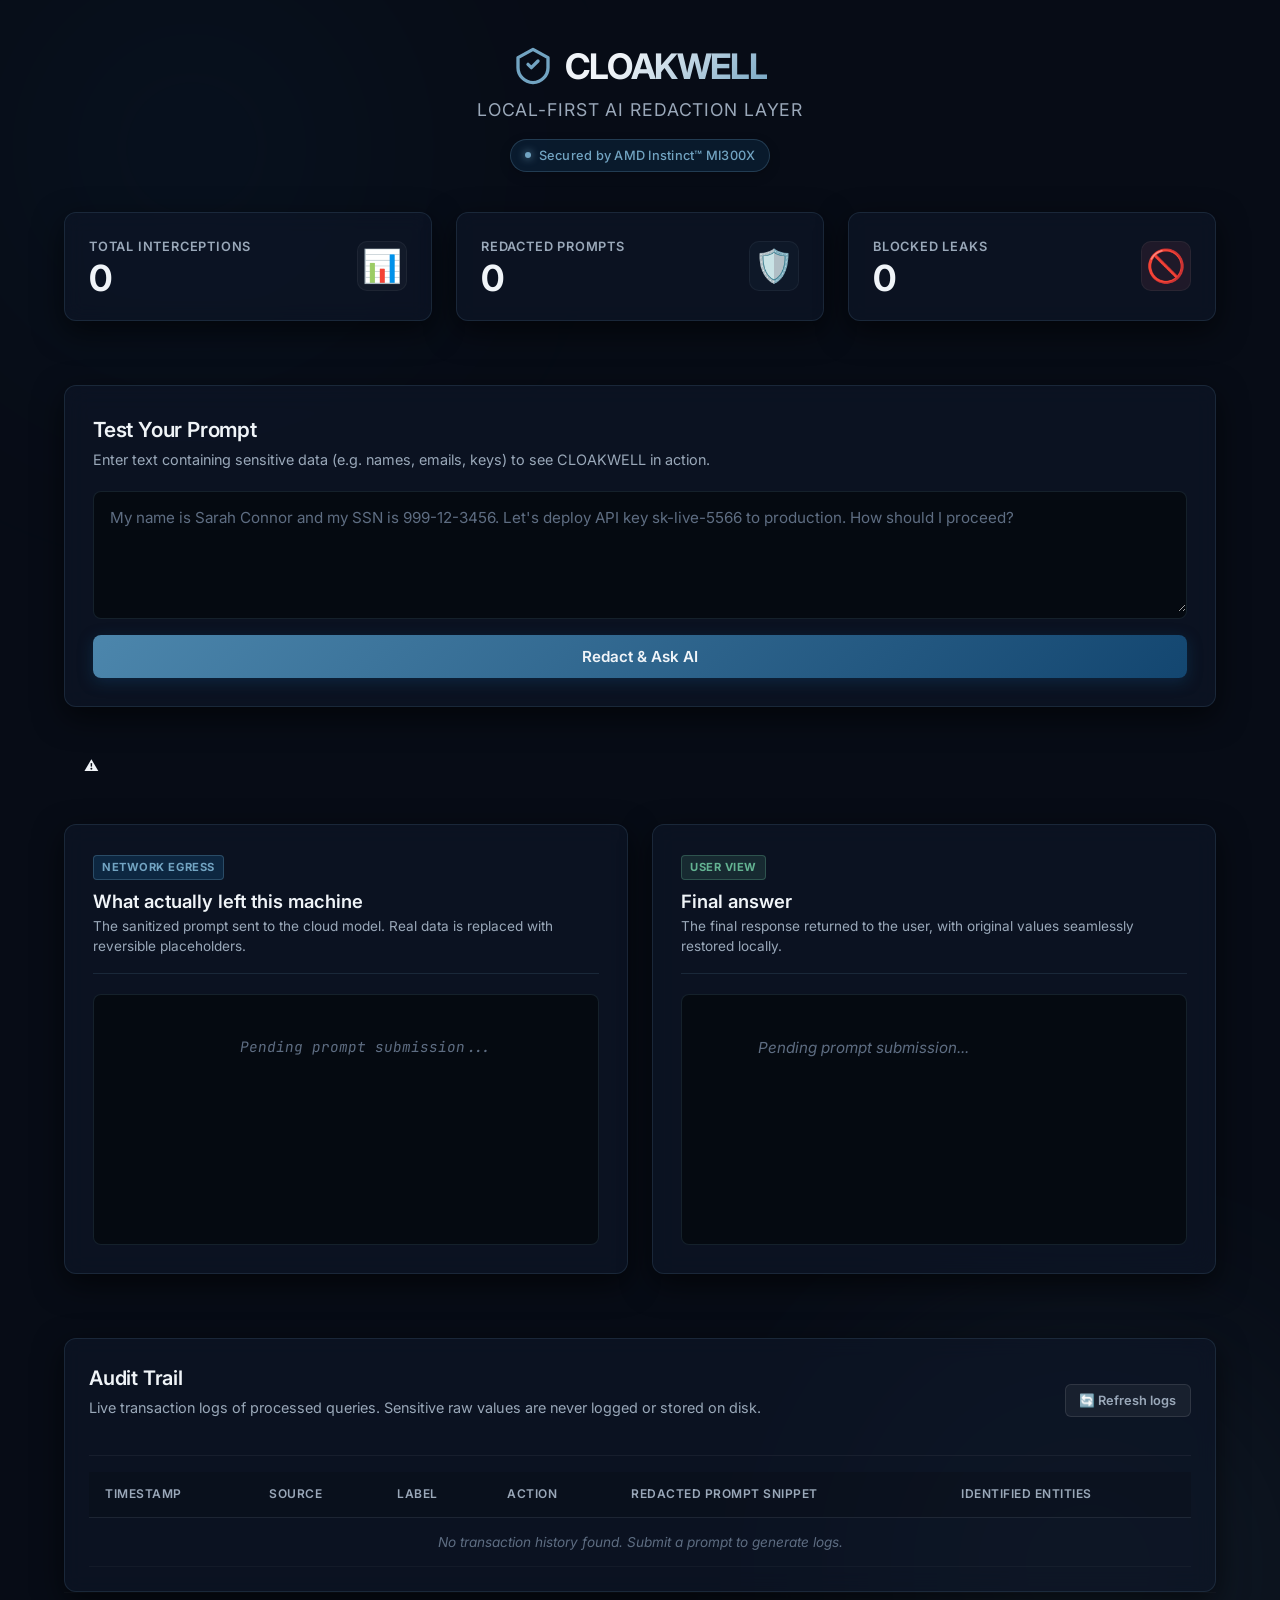
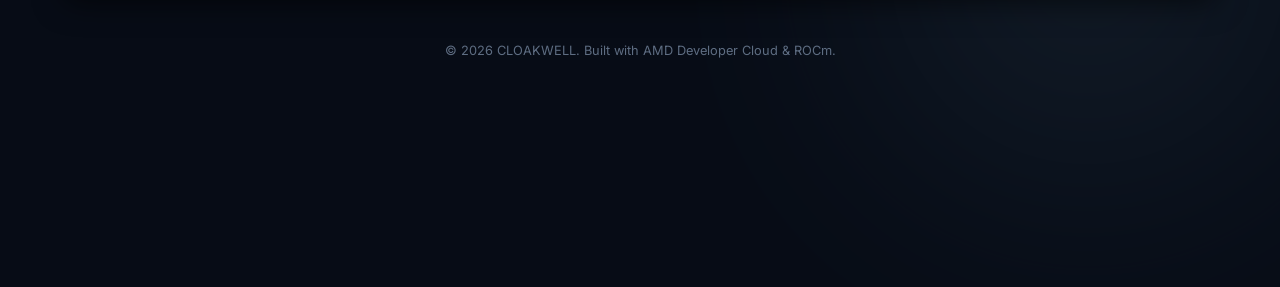
==== dashboard/index.html @ fcc84b33 "feat: implement core classification engine and browser extension interceptor for real-time prompt re" ====
<!DOCTYPE html>
<html lang="en">
<head>
  <meta charset="UTF-8">
  <meta name="viewport" content="width=device-width, initial-scale=1.0">
  <title>CLOAKWELL — Local-First AI Redaction Layer</title>
  <!-- Google Fonts: Inter for UI, JetBrains Mono for raw data -->
  <link rel="preconnect" href="https://fonts.googleapis.com">
  <link rel="preconnect" href="https://fonts.gstatic.com" crossorigin>
  <link href="https://fonts.googleapis.com/css2?family=Inter:wght@400;500;600;700&family=JetBrains+Mono:wght@400;500&display=swap" rel="stylesheet">
  <link rel="stylesheet" href="style.css">
</head>
<body>
  <!-- Ambient background glow blobs -->
  <div class="bg-glow bg-glow-left"></div>
  <div class="bg-glow bg-glow-right"></div>

  <div class="app-container">
    <header class="app-header">
      <div class="logo-area">
        <!-- SVG Icon representing a shield/filter -->
        <svg class="logo-icon" viewBox="0 0 24 24" fill="none" xmlns="http://www.w3.org/2000/svg">
          <path d="M12 2L3 7V13C3 17.6 6.8 21.7 12 22C17.2 21.7 21 17.6 21 13V7L12 2Z" stroke="currentColor" stroke-width="2" stroke-linejoin="round"/>
          <path d="M9 11L11 13L15 9" stroke="currentColor" stroke-width="2" stroke-linecap="round" stroke-linejoin="round"/>
        </svg>
        <span class="logo-text">CLOAKWELL</span>
      </div>
      <h1 class="subtitle">Local-First AI Redaction Layer</h1>
      <div class="amd-badge">
        <span class="pulse-dot"></span>
        Secured by AMD Instinct™ MI300X
      </div>
    </header>

    <main class="app-main">
      <!-- Statistics Dashboard -->
      <section class="stats-dashboard-grid">
        <div class="card stat-card">
          <div class="stat-info-group">
            <div class="stat-title">Total Interceptions</div>
            <h2 id="stat-total" class="stat-number">0</h2>
          </div>
          <div class="stat-icon">📊</div>
        </div>
        <div class="card stat-card">
          <div class="stat-info-group">
            <div class="stat-title">Redacted Prompts</div>
            <h2 id="stat-redacted" class="stat-number">0</h2>
          </div>
          <div class="stat-icon icon-redact">🛡️</div>
        </div>
        <div class="card stat-card">
          <div class="stat-info-group">
            <div class="stat-title">Blocked Leaks</div>
            <h2 id="stat-blocked" class="stat-number">0</h2>
          </div>
          <div class="stat-icon icon-block">🚫</div>
        </div>
      </section>

      <!-- Input Card -->
      <section class="card input-card">
        <div class="card-header">
          <h2>Test Your Prompt</h2>
          <p class="description">Enter text containing sensitive data (e.g. names, emails, keys) to see CLOAKWELL in action.</p>
        </div>
        <form id="redact-form" class="prompt-form">
          <div class="textarea-wrapper">
            <textarea id="prompt-input" placeholder="My name is Sarah Connor and my SSN is 999-12-3456. Let's deploy API key sk-live-5566 to production. How should I proceed?" required></textarea>
          </div>
          <button type="submit" id="submit-btn" class="btn btn-primary">
            <span class="btn-text">Redact & Ask AI</span>
            <span class="spinner" hidden></span>
          </button>
        </form>
      </section>

      <!-- Dynamic Message Banner (Error/Info) -->
      <div id="status-banner" class="status-banner" hidden>
        <span class="banner-icon">⚠️</span>
        <span class="banner-text"></span>
      </div>

      <!-- Entity Badges Container -->
      <section id="entities-section" class="entities-section" hidden>
        <div class="section-title">DETECTION OVERVIEW</div>
        <div id="badge-list" class="badge-list">
          <!-- Dynamically populated badges -->
        </div>
      </section>

      <!-- Side-by-Side Comparison Panels -->
      <section class="results-grid">
        <!-- Left Panel: What left this machine -->
        <article class="card panel redacted-panel">
          <div class="panel-header header-redacted">
            <div class="badge-tag tag-sensitive">NETWORK EGRESS</div>
            <h3>What actually left this machine</h3>
            <p class="description">The sanitized prompt sent to the cloud model. Real data is replaced with reversible placeholders.</p>
          </div>
          <div class="panel-body">
            <div id="redacted-content" class="output-text code-font">
              <span class="placeholder-text">Pending prompt submission...</span>
            </div>
          </div>
        </article>

        <!-- Right Panel: Final answer -->
        <article class="card panel response-panel">
          <div class="panel-header header-response">
            <div class="badge-tag tag-clean">USER VIEW</div>
            <h3>Final answer</h3>
            <p class="description">The final response returned to the user, with original values seamlessly restored locally.</p>
          </div>
          <div class="panel-body">
            <div id="response-content" class="output-text">
              <span class="placeholder-text">Pending prompt submission...</span>
            </div>
          </div>
        </article>
      </section>

      <!-- Audit Logs Trail -->
      <section class="card logs-card">
        <div class="card-header logs-header-row">
          <div class="logs-header-title">
            <h2>Audit Trail</h2>
            <p class="description">Live transaction logs of processed queries. Sensitive raw values are never logged or stored on disk.</p>
          </div>
          <button id="refresh-logs-btn" class="btn btn-secondary btn-small" type="button">
            🔄 Refresh logs
          </button>
        </div>
        <div class="table-wrapper">
          <table class="logs-table">
            <thead>
              <tr>
                <th>Timestamp</th>
                <th>Source</th>
                <th>Label</th>
                <th>Action</th>
                <th>Redacted Prompt Snippet</th>
                <th>Identified Entities</th>
              </tr>
            </thead>
            <tbody id="logs-tbody">
              <tr>
                <td colspan="6" class="table-empty">No transaction history found. Submit a prompt to generate logs.</td>
              </tr>
            </tbody>
          </table>
        </div>
      </section>
    </main>

    <footer class="app-footer">
      <p>© 2026 CLOAKWELL. Built with AMD Developer Cloud & ROCm.</p>
    </footer>
  </div>

  <script src="app.js"></script>
</body>
</html>
---- dashboard/style.css ----
/* CLOAKWELL Styling System */

/* CSS Reset & Variables */
:root {
  --bg-primary: #070c16;      /* Deepest dark Prussian navy */
  --bg-secondary: #0d1627;    /* Slate navy for card backgrounds */
  --bg-card: rgba(13, 22, 39, 0.7);
  --bg-input: #050a11;
  --border-color: rgba(114, 164, 194, 0.15);
  --border-focus: rgba(114, 164, 194, 0.5);
  
  /* Brand Blue Gradient Family (Clean -> Mild -> Sensitive) */
  --color-clean: #72a4c2;        /* Light blue */
  --color-mild: #4c86ac;         /* Medium blue */
  --color-sensitive: #134670;    /* Dark Prussian navy/blue */
  
  /* Text colors */
  --text-primary: #f0f4f8;       /* Ice white */
  --text-secondary: #9aa8b9;     /* Steel blue gray */
  --text-muted: #5e6d82;         /* Dark gray-blue */
  
  /* Functional accents */
  --color-error: #da5b6b;
  --color-error-bg: rgba(218, 91, 107, 0.1);
  --color-success: #63b392;
  --color-success-bg: rgba(99, 179, 146, 0.1);
  
  /* Font Stacks */
  --font-ui: 'Inter', -apple-system, BlinkMacSystemFont, "Segoe UI", Roboto, sans-serif;
  --font-code: 'JetBrains Mono', 'Fira Code', monospace;
  
  --shadow-sm: 0 2px 8px rgba(0, 0, 0, 0.4);
  --shadow-lg: 0 10px 30px rgba(0, 0, 0, 0.6);
  --transition-smooth: all 0.3s cubic-bezier(0.4, 0, 0.2, 1);
}

* {
  box-sizing: border-box;
  margin: 0;
  padding: 0;
}

body {
  background-color: var(--bg-primary);
  color: var(--text-primary);
  font-family: var(--font-ui);
  line-height: 1.5;
  min-height: 100vh;
  position: relative;
  overflow-x: hidden;
  display: flex;
  flex-direction: column;
}

/* Ambient glow blobs in background */
.bg-glow {
  position: absolute;
  width: 50vw;
  height: 50vw;
  border-radius: 50%;
  filter: blur(120px);
  pointer-events: none;
  opacity: 0.15;
  z-index: 0;
}

.bg-glow-left {
  top: -10%;
  left: -10%;
  background: radial-gradient(circle, var(--color-sensitive) 0%, transparent 70%);
}

.bg-glow-right {
  bottom: -10%;
  right: -10%;
  background: radial-gradient(circle, var(--color-clean) 0%, transparent 70%);
}

/* App container */
.app-container {
  max-width: 1200px;
  width: 100%;
  margin: 0 auto;
  padding: 2.5rem 1.5rem;
  z-index: 1;
  position: relative;
  flex-grow: 1;
  display: flex;
  flex-direction: column;
}

/* Header design */
.app-header {
  text-align: center;
  margin-bottom: 2.5rem;
}

.logo-area {
  display: inline-flex;
  align-items: center;
  gap: 0.75rem;
  color: var(--color-clean);
}

.logo-icon {
  width: 2.5rem;
  height: 2.5rem;
  animation: logo-float 4s ease-in-out infinite;
}

.logo-text {
  font-size: 2.2rem;
  font-weight: 700;
  letter-spacing: -0.04em;
  background: linear-gradient(135deg, var(--text-primary) 30%, var(--color-clean) 100%);
  -webkit-background-clip: text;
  -webkit-text-fill-color: transparent;
}

.subtitle {
  font-size: 1.1rem;
  color: var(--text-secondary);
  font-weight: 400;
  letter-spacing: 0.05em;
  text-transform: uppercase;
  margin-top: 0.25rem;
}

.amd-badge {
  display: inline-flex;
  align-items: center;
  gap: 0.5rem;
  margin-top: 1rem;
  background-color: rgba(19, 70, 112, 0.25);
  border: 1px solid rgba(114, 164, 194, 0.25);
  padding: 0.35rem 0.85rem;
  border-radius: 99px;
  font-size: 0.8rem;
  font-weight: 500;
  letter-spacing: 0.02em;
  color: var(--color-clean);
  box-shadow: 0 4px 12px rgba(0, 0, 0, 0.2);
}

.pulse-dot {
  width: 6px;
  height: 6px;
  background-color: var(--color-clean);
  border-radius: 50%;
  box-shadow: 0 0 8px var(--color-clean);
  animation: pulse-ring 1.8s infinite;
}

/* Main layouts */
.app-main {
  flex-grow: 1;
  display: flex;
  flex-direction: column;
  gap: 2rem;
}

/* Card base and Glassmorphism styling */
.card {
  background-color: var(--bg-card);
  border: 1px solid var(--border-color);
  border-radius: 12px;
  backdrop-filter: blur(12px);
  -webkit-backdrop-filter: blur(12px);
  box-shadow: var(--shadow-lg);
  padding: 1.75rem;
  transition: var(--transition-smooth);
}

.card:hover {
  border-color: rgba(114, 164, 194, 0.25);
  box-shadow: 0 12px 36px rgba(0, 0, 0, 0.7);
}

.card-header h2 {
  font-size: 1.3rem;
  font-weight: 600;
  margin-bottom: 0.25rem;
  letter-spacing: -0.01em;
}

.card-header .description {
  color: var(--text-secondary);
  font-size: 0.9rem;
  margin-bottom: 1.25rem;
}

/* Prompt Form styling */
.prompt-form {
  display: flex;
  flex-direction: column;
  gap: 1rem;
}

.textarea-wrapper {
  position: relative;
  border-radius: 8px;
  background-color: var(--bg-input);
  border: 1px solid var(--border-color);
  transition: var(--transition-smooth);
}

.textarea-wrapper:focus-within {
  border-color: var(--border-focus);
  box-shadow: 0 0 0 3px rgba(114, 164, 194, 0.15);
}

textarea {
  width: 100%;
  min-height: 120px;
  background: transparent;
  border: none;
  outline: none;
  padding: 1rem;
  color: var(--text-primary);
  font-family: var(--font-ui);
  font-size: 0.95rem;
  resize: vertical;
}

textarea::placeholder {
  color: var(--text-muted);
}

/* Buttons */
.btn {
  display: inline-flex;
  align-items: center;
  justify-content: center;
  gap: 0.5rem;
  padding: 0.75rem 1.5rem;
  border-radius: 8px;
  font-family: var(--font-ui);
  font-size: 0.95rem;
  font-weight: 600;
  cursor: pointer;
  border: none;
  outline: none;
  transition: var(--transition-smooth);
}

.btn-primary {
  background: linear-gradient(135deg, var(--color-mild) 0%, var(--color-sensitive) 100%);
  color: var(--text-primary);
  box-shadow: 0 4px 15px rgba(19, 70, 112, 0.4);
}

.btn-primary:hover:not(:disabled) {
  transform: translateY(-1px);
  box-shadow: 0 6px 20px rgba(19, 70, 112, 0.6);
  filter: brightness(1.1);
}

.btn-primary:active:not(:disabled) {
  transform: translateY(0);
}

.btn-primary:disabled {
  opacity: 0.6;
  cursor: not-allowed;
}

/* Spinner indicator */
.spinner {
  width: 16px;
  height: 16px;
  border: 2px solid rgba(255, 255, 255, 0.3);
  border-top-color: var(--text-primary);
  border-radius: 50%;
  animation: spin 0.8s linear infinite;
}

/* Status/Error banner */
.status-banner {
  display: flex;
  align-items: flex-start;
  gap: 0.75rem;
  padding: 1rem 1.25rem;
  border-radius: 8px;
  font-size: 0.9rem;
  font-weight: 500;
  animation: slide-down 0.3s ease-out;
}

.status-banner.error {
  background-color: var(--color-error-bg);
  border: 1px solid rgba(218, 91, 107, 0.3);
  color: var(--color-error);
}

.status-banner.success {
  background-color: var(--color-success-bg);
  border: 1px solid rgba(99, 179, 146, 0.3);
  color: var(--color-success);
}

/* Entities container */
.entities-section {
  animation: fade-in 0.4s ease-out;
}

.section-title {
  font-size: 0.75rem;
  font-weight: 700;
  letter-spacing: 0.1em;
  color: var(--text-muted);
  margin-bottom: 0.75rem;
}

.badge-list {
  display: flex;
  flex-wrap: wrap;
  gap: 0.5rem;
}

.entity-badge {
  display: inline-flex;
  align-items: center;
  gap: 0.35rem;
  padding: 0.35rem 0.75rem;
  border-radius: 6px;
  font-size: 0.8rem;
  font-weight: 600;
  letter-spacing: 0.01em;
  background-color: rgba(76, 134, 172, 0.15);
  border: 1px solid rgba(76, 134, 172, 0.3);
  color: #a0c3db;
  animation: scale-up 0.25s cubic-bezier(0.34, 1.56, 0.64, 1);
}

.badge-count {
  background-color: rgba(255, 255, 255, 0.15);
  padding: 0.05rem 0.3rem;
  border-radius: 4px;
  font-size: 0.7rem;
}

/* Results Grid Layout (Side-by-Side) */
.results-grid {
  display: grid;
  grid-template-columns: repeat(auto-fit, minmax(450px, 1fr));
  gap: 1.5rem;
}

@media (max-width: 968px) {
  .results-grid {
    grid-template-columns: 1fr;
  }
}

.panel {
  display: flex;
  flex-direction: column;
  height: 450px;
}

.panel-header {
  position: relative;
  padding-bottom: 1rem;
  border-bottom: 1px solid var(--border-color);
  margin-bottom: 1.25rem;
}

.panel-header h3 {
  font-size: 1.15rem;
  font-weight: 600;
  margin-top: 0.5rem;
}

.panel-header .description {
  font-size: 0.85rem;
  color: var(--text-secondary);
}

.badge-tag {
  display: inline-block;
  font-size: 0.7rem;
  font-weight: 700;
  letter-spacing: 0.05em;
  padding: 0.2rem 0.5rem;
  border-radius: 4px;
}

.tag-sensitive {
  background-color: rgba(19, 70, 112, 0.4);
  border: 1px solid rgba(114, 164, 194, 0.3);
  color: var(--color-clean);
}

.tag-clean {
  background-color: rgba(99, 179, 146, 0.15);
  border: 1px solid rgba(99, 179, 146, 0.3);
  color: var(--color-success);
}

.panel-body {
  flex-grow: 1;
  display: flex;
  flex-direction: column;
  position: relative;
  overflow: hidden;
}

/* Outputs text areas */
.output-text {
  flex-grow: 1;
  background-color: var(--bg-input);
  border: 1px solid var(--border-color);
  border-radius: 8px;
  padding: 1.25rem;
  overflow-y: auto;
  font-size: 0.95rem;
  white-space: pre-wrap;
  word-break: break-word;
}

.code-font {
  font-family: var(--font-code);
  font-size: 0.9rem;
}

.placeholder-text {
  color: var(--text-muted);
  font-style: italic;
}

/* Redacted Placeholder Highlights */
.placeholder-highlight {
  background: rgba(114, 164, 194, 0.15);
  border: 1px solid rgba(114, 164, 194, 0.4);
  color: var(--color-clean);
  padding: 1px 5px;
  border-radius: 4px;
  font-weight: 600;
  font-family: var(--font-code);
  display: inline-block;
  margin: 1px 0;
  text-shadow: 0 0 8px rgba(114, 164, 194, 0.3);
  letter-spacing: -0.02em;
}

/* Footer layout */
.app-footer {
  text-align: center;
  padding-top: 3rem;
  padding-bottom: 1rem;
  color: var(--text-muted);
  font-size: 0.8rem;
  border-top: 1px solid rgba(255, 255, 255, 0.03);
  margin-top: auto;
}

/* Skeleton Loading Animation */
.skeleton-box {
  position: relative;
  overflow: hidden;
  background-color: rgba(255, 255, 255, 0.03);
  height: 1rem;
  margin-bottom: 0.75rem;
  border-radius: 4px;
}

.skeleton-box::after {
  content: "";
  position: absolute;
  top: 0;
  right: 0;
  bottom: 0;
  left: 0;
  transform: translateX(-100%);
  background-image: linear-gradient(
    90deg,
    rgba(255, 255, 255, 0) 0%,
    rgba(255, 255, 255, 0.05) 20%,
    rgba(255, 255, 255, 0.08) 60%,
    rgba(255, 255, 255, 0) 100%
  );
  animation: shimmer 1.5s infinite;
}

/* Keyframes animations */
@keyframes spin {
  to { transform: rotate(360deg); }
}

@keyframes logo-float {
  0% { transform: translateY(0); }
  50% { transform: translateY(-5px); }
  100% { transform: translateY(0); }
}

@keyframes pulse-ring {
  0% {
    box-shadow: 0 0 0 0 rgba(114, 164, 194, 0.7);
  }
  70% {
    box-shadow: 0 0 0 8px rgba(114, 164, 194, 0);
  }
  100% {
    box-shadow: 0 0 0 0 rgba(114, 164, 194, 0);
  }
}

@keyframes shimmer {
  100% { transform: translateX(100%); }
}

@keyframes slide-down {
  from {
    opacity: 0;
    transform: translateY(-8px);
  }
  to {
    opacity: 1;
    transform: translateY(0);
  }
}

@keyframes fade-in {
  from { opacity: 0; }
  to { opacity: 1; }
}

@keyframes scale-up {
  from {
    opacity: 0;
    transform: scale(0.95);
  }
  to {
    opacity: 1;
    transform: scale(1);
  }
}

/* Statistics Dashboard */
.stats-dashboard-grid {
  display: grid;
  grid-template-columns: repeat(auto-fit, minmax(240px, 1fr));
  gap: 1.5rem;
  margin-bottom: 2rem;
  width: 100%;
}

.stat-card {
  display: flex;
  justify-content: space-between;
  align-items: center;
  padding: 1.5rem;
  background: var(--bg-card);
  border: 1px solid var(--border-color);
  border-radius: 12px;
  backdrop-filter: blur(10px);
  transition: var(--transition-smooth);
}

.stat-card:hover {
  transform: translateY(-2px);
  border-color: var(--border-focus);
  box-shadow: var(--shadow-lg);
}

.stat-info-group {
  display: flex;
  flex-direction: column;
}

.stat-title {
  font-size: 0.8rem;
  text-transform: uppercase;
  font-weight: 600;
  letter-spacing: 0.8px;
  color: var(--text-secondary);
}

.stat-number {
  font-size: 2.25rem;
  font-weight: 700;
  color: var(--text-primary);
  margin-top: 0.25rem;
  line-height: 1;
}

.stat-icon {
  font-size: 2rem;
  width: 50px;
  height: 50px;
  background: rgba(255, 255, 255, 0.03);
  border: 1px solid rgba(255, 255, 255, 0.05);
  border-radius: 10px;
  display: flex;
  justify-content: center;
  align-items: center;
  color: var(--color-clean);
}

.stat-icon.icon-redact {
  color: var(--color-mild);
  background: rgba(76, 134, 172, 0.05);
}

.stat-icon.icon-block {
  color: var(--color-error);
  background: var(--color-error-bg);
}

/* Audit Logs Card */
.logs-card {
  margin-top: 2rem;
  padding: 1.5rem;
  width: 100%;
  background: var(--bg-card);
  border: 1px solid var(--border-color);
  border-radius: 12px;
  backdrop-filter: blur(10px);
}

.logs-header-row {
  display: flex;
  justify-content: space-between;
  align-items: center;
  flex-wrap: wrap;
  gap: 1rem;
  border-bottom: 1px solid rgba(255, 255, 255, 0.05);
  padding-bottom: 1rem;
  margin-bottom: 1rem;
}

.logs-header-title h2 {
  font-size: 1.25rem;
  font-weight: 600;
  color: var(--text-primary);
}

.btn-small {
  padding: 0.5rem 0.85rem;
  font-size: 0.8rem;
  border-radius: 6px;
  background: rgba(255, 255, 255, 0.05);
  border: 1px solid rgba(255, 255, 255, 0.1);
  color: var(--text-secondary);
}

.btn-small:hover {
  background: rgba(255, 255, 255, 0.08);
  color: var(--text-primary);
  border-color: rgba(255, 255, 255, 0.2);
}

.table-wrapper {
  overflow-x: auto;
  width: 100%;
}

.logs-table {
  width: 100%;
  border-collapse: collapse;
  text-align: left;
  font-size: 0.85rem;
}

.logs-table th, 
.logs-table td {
  padding: 0.85rem 1rem;
  border-bottom: 1px solid rgba(255, 255, 255, 0.03);
  vertical-align: middle;
}

.logs-table th {
  color: var(--text-secondary);
  font-weight: 600;
  font-size: 0.75rem;
  text-transform: uppercase;
  letter-spacing: 0.5px;
  background: rgba(0, 0, 0, 0.15);
  border-bottom: 1px solid rgba(255, 255, 255, 0.08);
}

.logs-table tbody tr:hover td {
  background: rgba(255, 255, 255, 0.01);
}

.table-empty {
  text-align: center;
  padding: 3rem 0;
  color: var(--text-muted);
  font-style: italic;
}

/* Source badge styles */
.source-pill {
  display: inline-block;
  padding: 0.25rem 0.5rem;
  border-radius: 4px;
  font-size: 0.7rem;
  font-weight: 600;
  text-transform: uppercase;
}

.source-pill.source-ext {
  background: rgba(114, 164, 194, 0.1);
  color: var(--color-clean);
  border: 1px solid rgba(114, 164, 194, 0.2);
}

.source-pill.source-dash {
  background: rgba(76, 134, 172, 0.1);
  color: var(--color-mild);
  border: 1px solid rgba(76, 134, 172, 0.2);
}

/* Cell-specific styling */
.cell-time {
  font-family: var(--font-code);
  font-size: 0.8rem;
  color: var(--text-secondary);
  white-space: nowrap;
}

.cell-action {
  text-transform: capitalize;
  font-size: 0.85rem;
}

.cell-snippet {
  color: var(--text-secondary);
  max-width: 280px;
  overflow: hidden;
  text-overflow: ellipsis;
  white-space: nowrap;
}

.cell-entities {
  max-width: 250px;
}

/* Entity labels */
.log-entity-badge {
  display: inline-block;
  background: rgba(255, 255, 255, 0.02);
  border: 1px solid rgba(255, 255, 255, 0.06);
  border-radius: 4px;
  padding: 0.15rem 0.35rem;
  font-family: var(--font-code);
  font-size: 0.7rem;
  color: var(--color-clean);
  margin: 0.1rem;
}

.log-no-entities {
  color: var(--text-muted);
  font-style: italic;
}

.font-semibold {
  font-weight: 600;
}
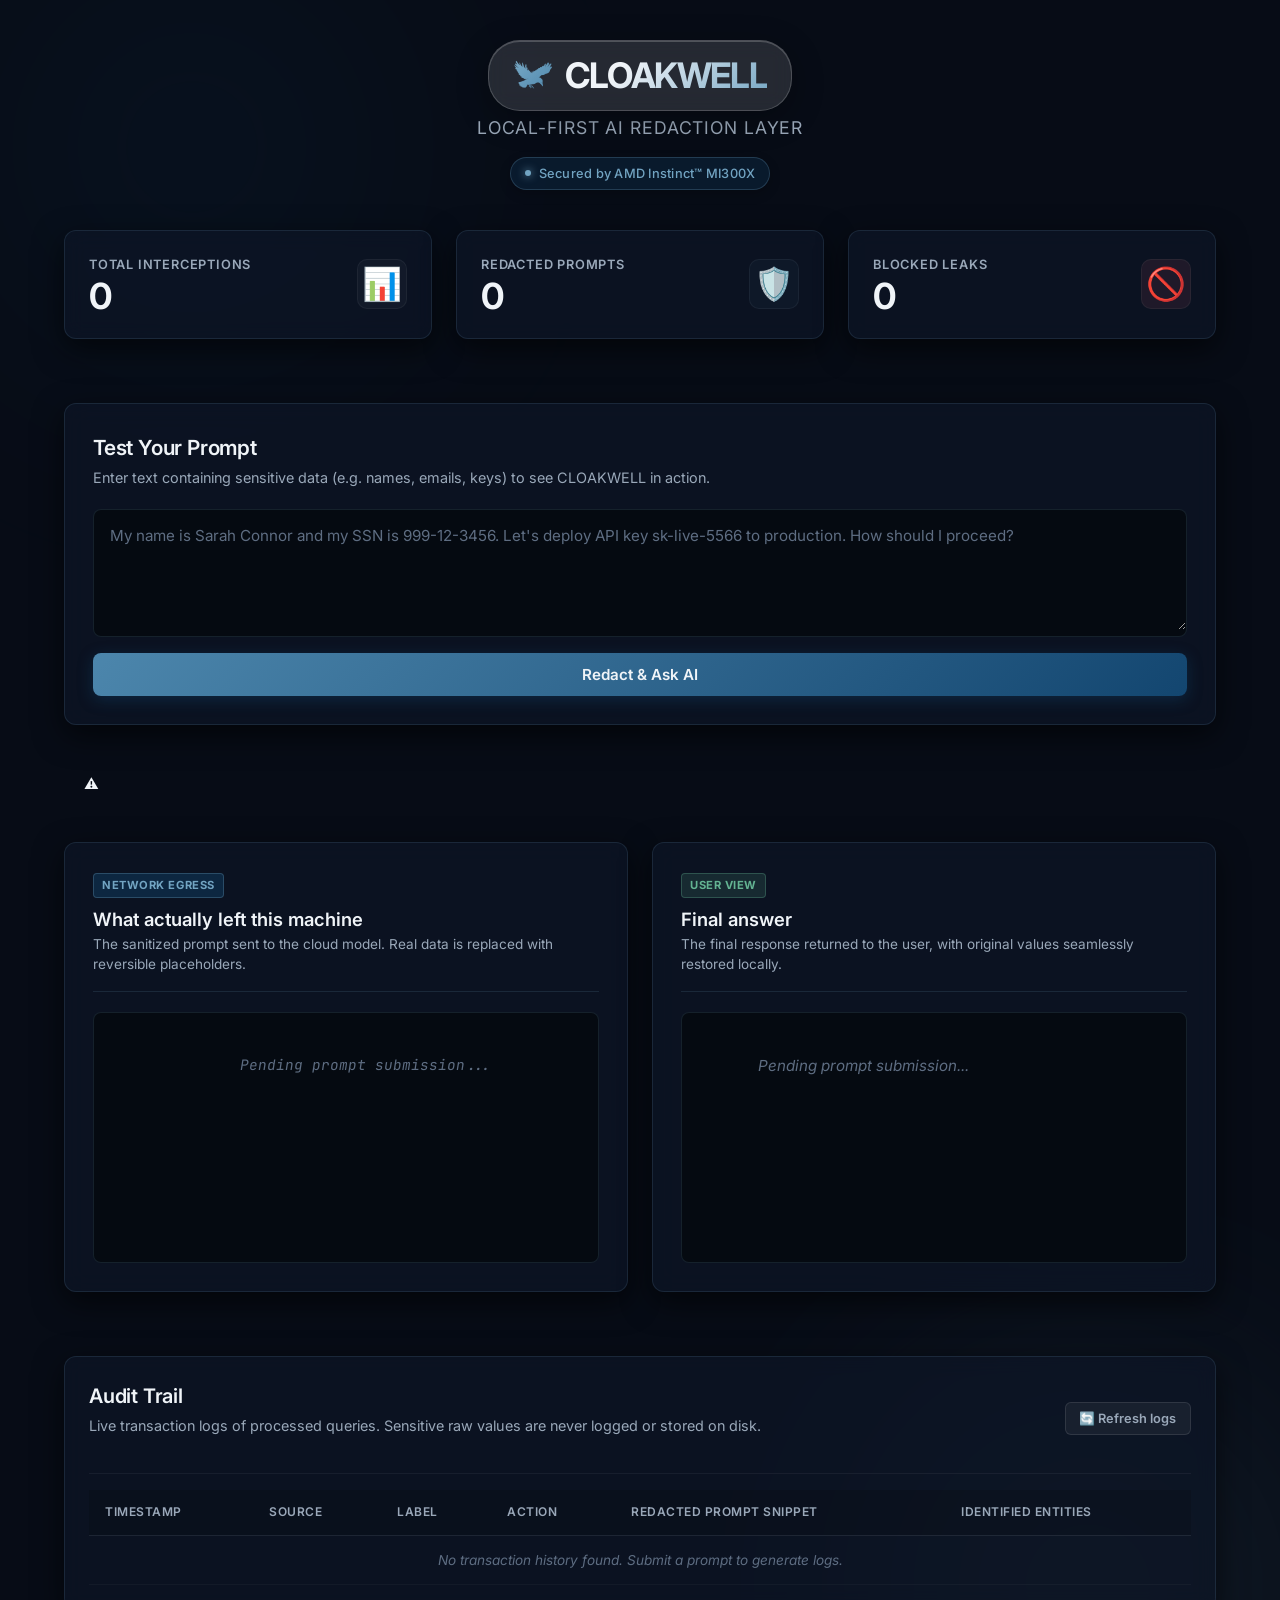
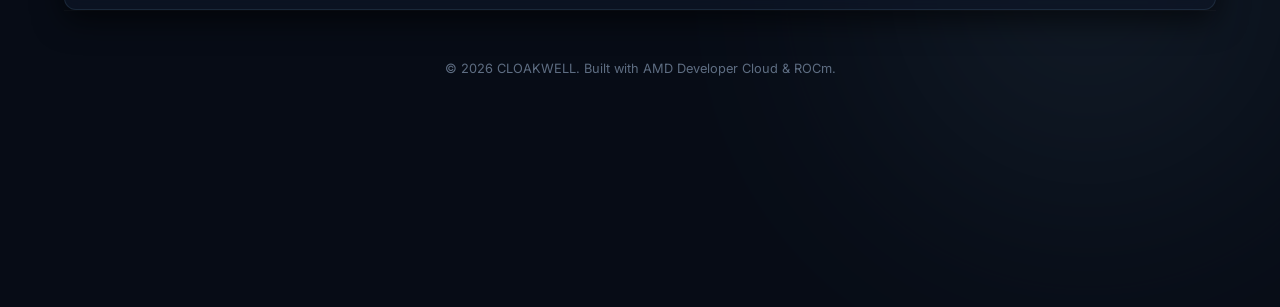
==== commit fe3ffd77: "Update crow-imogen-oh-white.png, crow-imogen-oh.png, graphic-progression-svgrepo-com.svg, and 2 more" ====
--- a/dashboard/index.html
+++ b/dashboard/index.html
@@ -9,6 +9,7 @@
   <link rel="preconnect" href="https://fonts.gstatic.com" crossorigin>
   <link href="https://fonts.googleapis.com/css2?family=Inter:wght@400;500;600;700&family=JetBrains+Mono:wght@400;500&display=swap" rel="stylesheet">
   <link rel="stylesheet" href="style.css">
+  <link rel="icon" type="image/svg+xml" href="assets/graphic-progression-svgrepo-com.svg">
 </head>
 <body>
   <!-- Ambient background glow blobs -->
@@ -18,11 +19,7 @@
   <div class="app-container">
     <header class="app-header">
       <div class="logo-area">
-        <!-- SVG Icon representing a shield/filter -->
-        <svg class="logo-icon" viewBox="0 0 24 24" fill="none" xmlns="http://www.w3.org/2000/svg">
-          <path d="M12 2L3 7V13C3 17.6 6.8 21.7 12 22C17.2 21.7 21 17.6 21 13V7L12 2Z" stroke="currentColor" stroke-width="2" stroke-linejoin="round"/>
-          <path d="M9 11L11 13L15 9" stroke="currentColor" stroke-width="2" stroke-linecap="round" stroke-linejoin="round"/>
-        </svg>
+        <span class="logo-icon" aria-label="CLOAKWELL Logo"></span>
         <span class="logo-text">CLOAKWELL</span>
       </div>
       <h1 class="subtitle">Local-First AI Redaction Layer</h1>
--- a/dashboard/style.css
+++ b/dashboard/style.css
@@ -100,12 +100,23 @@
   align-items: center;
   gap: 0.75rem;
   color: var(--color-clean);
+  background: rgba(255, 255, 255, 0.12);
+  border: 1px solid rgba(255, 255, 255, 0.18);
+  border-radius: 2rem;
+  padding: 0.5rem 1.5rem;
+  box-shadow: 0 8px 32px rgba(0, 0, 0, 0.3), inset 0 1px 0 rgba(255, 255, 255, 0.2);
+  backdrop-filter: blur(10px);
+  -webkit-backdrop-filter: blur(10px);
 }
 
 .logo-icon {
   width: 2.5rem;
   height: 2.5rem;
+  display: inline-block;
   animation: logo-float 4s ease-in-out infinite;
+  background: linear-gradient(135deg, var(--color-clean) 20%, var(--color-mild) 100%);
+  -webkit-mask: url('assets/crow-imogen-oh-white.png') no-repeat center / contain;
+  mask: url('assets/crow-imogen-oh-white.png') no-repeat center / contain;
 }
 
 .logo-text {
